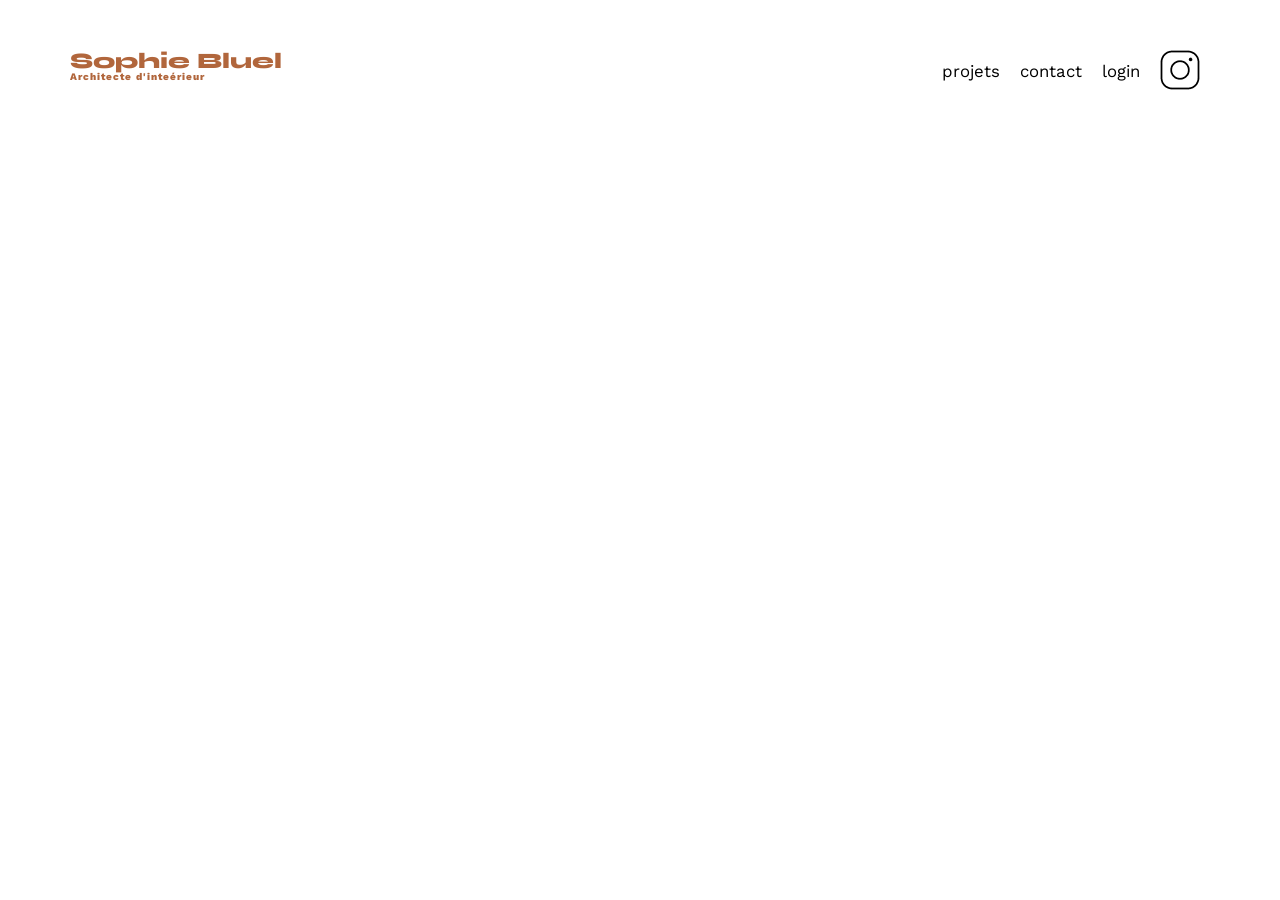
==== FrontEnd/login.html @ 4da973e1 "integration Login OK" ====
<!DOCTYPE html>
<html lang="fr">
<head>
	<meta charset="UTF-8">
	<title>Sophie Bluel - Architecte d'intérieur</title>
	<meta name="viewport" content="width=device-width, initial-scale=1.0">
	<link rel="preconnect" href="https://fonts.googleapis.com">
	<link rel="preconnect" href="https://fonts.gstatic.com" crossorigin>
	<link href="https://fonts.googleapis.com/css2?family=Syne:wght@700;800&family=Work+Sans&display=swap" rel="stylesheet">
	<meta name="description" content="">
	<link rel="stylesheet" href="./assets/style.css">
	<script src="./js/script.js" defer></script>
</head>
<body>
<header>
	<h1>Sophie Bluel <span>Architecte d'inteérieur</span></h1>
	<nav>
		<ul>
			<li>projets</li>
			<li>contact</li>
			<li>login</li>
			<li><img src="./assets/icons/instagram.png" alt="Instagram"></li>
		</ul>
	</nav>
</header>
<main>

</main>
</body>
<footer>
    
</footer>
---- FrontEnd/assets/style.css ----
/* http://meyerweb.com/eric/tools/css/reset/
   v2.0 | 20110126
   License: none (public domain)
*/

html, body, div, span, applet, object, iframe,
h1, h2, h3, h4, h5, h6, p, blockquote, pre,
a, abbr, acronym, address, big, cite, code,
del, dfn, em, img, ins, kbd, q, s, samp,
small, strike, strong, sub, sup, tt, var,
b, u, i, center,
dl, dt, dd, ol, ul, li,
fieldset, form, label, legend,
table, caption, tbody, tfoot, thead, tr, th, td,
article, aside, canvas, details, embed,
figure, figcaption, footer, header, hgroup,
menu, nav, output, ruby, section, summary,
time, mark, audio, video {
	margin: 0;
	padding: 0;
	border: 0;
	font-size: 100%;
	font: inherit;
	vertical-align: baseline;
}

/*variables*/
:root{
--green: #1D6154;
--green-light : #3a9282;
--orange: #B1663C;
}

/* HTML5 display-role reset for older browsers */
article, aside, details, figcaption, figure,
footer, header, hgroup, menu, nav, section {
	display: block;
}
body {
	line-height: 1;
}
ol, ul {
	list-style: none;
}
blockquote, q {
	quotes: none;
}
blockquote:before, blockquote:after,
q:before, q:after {
	content: '';
	content: none;
}
table {
	border-collapse: collapse;
	border-spacing: 0;
}
/** end reset css**/
body {
	max-width: 1140px;
	margin:auto;
	font-family: 'Work Sans' ;
	font-size: 14px;
}
header {
	display: flex;
	justify-content: space-between;
	margin: 50px 0
}
section {
	margin: 50px 0
}

h1{
	display: flex;
	flex-direction: column;
	font-family: 'Syne';
	font-size: 22px;
	font-weight: 800;
	color: var(--orange)
}

h1 > span {
	font-family: 'Work Sans';
	font-size:10px;
	letter-spacing: 0.1em;
;
}

h2{
	font-family: 'Syne';
	font-weight: 700;
	font-size: 30px;
	color: var(--green)
}
nav ul {
	display: flex;
	align-items: center;
	list-style-type: none;

}
nav li {
	padding: 0 10px;
	font-size: 1.2em;
}

li:hover {
	color: #B1663C;
}
#introduction {
	display: flex;
	align-items: center;
}
#introduction figure {
	flex: 1
}
#introduction img {
	display: block;
	margin: auto;
	width: 80%;
}

#introduction article {
	flex: 1
}
#introduction h2 {
	margin-bottom: 1em;
}

#introduction p {
	margin-bottom: 0.5em;
}
#portfolio h2 {
	text-align: center;
	margin-bottom: 1em;
}

figcaption{
	margin-top: 8px;
}

.active {
	display: block;
}

.inactive {
	display: none;
}

.filtres{
	display: flex;
	flex-direction: row;
	justify-content: center;
	gap: 10px;
	margin-bottom: 2em;
}

.filtre{
	border-radius: 60px;
	border: var(--green) 2px solid;
	padding: 10px 15px;
	width: fit-content;
	color: var(--green);
	font-family: 'Syne';
	font-size: 16px;
	font-weight: 700;
	cursor: pointer;
}

.filtre:hover{
	background-color: var(--green-light);
	border: var(--green-light) solid 2px;
	color: white;
}

.filtre:active{
	background-color: var(--green);
	border: var(--green) solid 2px;
	color: white;
}

.clicked{
	background-color: var(--green);
	border: var(--green) solid 2px;
	color: white;}

.gallery {
	width: 100%;
	display: grid;
	grid-template-columns: 1fr 1fr 1fr;
	grid-column-gap: 20px;
	grid-row-gap: 20px;
}

.gallery img {
	width: 100%;

}
#contact {
	width: 50%;
margin: auto;
}
#contact > * {
	text-align: center;

}
#contact h2{
	margin-bottom: 20px;
}
#contact form {
	text-align: left;
	margin-top:30px;
	display: flex;
	flex-direction: column;
}

#contact input {
	height: 50px;
	font-size: 1.2em;
	border: none;
	box-shadow: 0px 4px 14px rgba(0, 0, 0, 0.09);
}
#contact label {
	margin: 2em 0 1em 0;
}
#contact textarea {
	border: none;
	box-shadow: 0px 4px 14px rgba(0, 0, 0, 0.09);
}

input[type="submit"]{
	font-family: 'Syne';
	font-weight: 700;
	color: white;
	background-color: var(--green);
	margin : 2em auto ;
	width: 180px;
	text-align: center;
	border-radius: 60px ;
}

footer nav ul {
	display: flex;
	justify-content: flex-end;
	margin: 2em
}
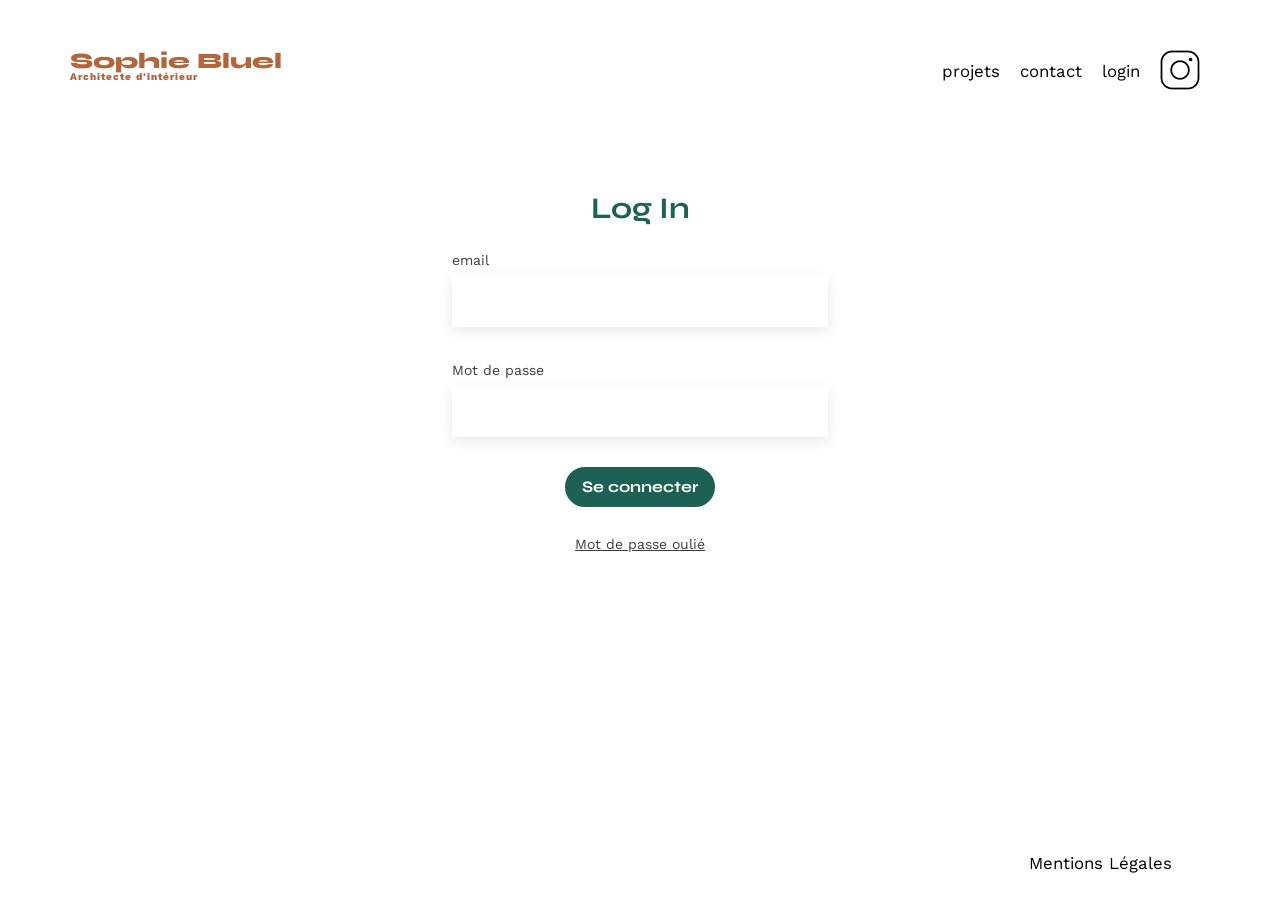
==== commit c93c59ce: "integration login OK" ====
--- a/FrontEnd/login.html
+++ b/FrontEnd/login.html
@@ -1,32 +1,45 @@
 <!DOCTYPE html>
 <html lang="fr">
-<head>
-	<meta charset="UTF-8">
-	<title>Sophie Bluel - Architecte d'intérieur</title>
-	<meta name="viewport" content="width=device-width, initial-scale=1.0">
-	<link rel="preconnect" href="https://fonts.googleapis.com">
-	<link rel="preconnect" href="https://fonts.gstatic.com" crossorigin>
-	<link href="https://fonts.googleapis.com/css2?family=Syne:wght@700;800&family=Work+Sans&display=swap" rel="stylesheet">
-	<meta name="description" content="">
-	<link rel="stylesheet" href="./assets/style.css">
-	<script src="./js/script.js" defer></script>
-</head>
-<body>
-<header>
-	<h1>Sophie Bluel <span>Architecte d'inteérieur</span></h1>
-	<nav>
-		<ul>
-			<li>projets</li>
-			<li>contact</li>
-			<li>login</li>
-			<li><img src="./assets/icons/instagram.png" alt="Instagram"></li>
-		</ul>
-	</nav>
-</header>
-<main>
-
-</main>
-</body>
-<footer>
-    
-</footer>+    <head>
+        <meta charset="UTF-8">
+        <title>Sophie Bluel - Architecte d'intérieur</title>
+        <meta name="viewport" content="width=device-width, initial-scale=1.0">
+        <link rel="preconnect" href="https://fonts.googleapis.com">
+        <link rel="preconnect" href="https://fonts.gstatic.com" crossorigin>
+        <link href="https://fonts.googleapis.com/css2?family=Syne:wght@700;800&family=Work+Sans&display=swap" rel="stylesheet">
+        <meta name="description" content="">
+        <link rel="stylesheet" href="./assets/style.css">
+        <script src="./js/login.js" defer></script>
+    </head>
+    <body>
+        <header>
+            <a href="index.html"><h1>Sophie Bluel <span>Architecte d'intérieur</span></h1></a>
+            <nav>
+                <ul>
+                    <li><a href="index.html#portfolio">projets</a></li>
+                    <li><a href="index.html#contact">contact</a></li>
+                    <li><a href="login.html">login</a></li>
+                    <li><img src="./assets/icons/instagram.png" alt="Instagram"></li>
+                </ul>
+            </nav>
+        </header>
+        <main>
+            <section class="login">
+                <h2>Log In</h2>
+                <div class="champs">
+                    <form> email <input type="text"></form>
+                    <form> Mot de passe <input type="password"></form>
+                </div>
+                <div class="button"> Se connecter </div>
+                <p class="mdp">Mot de passe oulié</p>
+            </section>
+        </main>
+        <footer>
+            <nav>
+                <ul>
+                    <li>Mentions Légales</li>
+                </ul>
+            </nav>
+        </footer>
+    </body>
+</html>
--- a/FrontEnd/assets/style.css
+++ b/FrontEnd/assets/style.css
@@ -24,11 +24,29 @@
 	vertical-align: baseline;
 }
 
+a{
+	text-decoration: none;
+	font: inherit;
+	color: inherit;
+}
+
+html {
+    scroll-behavior: smooth;
+}
+
+main {
+	display: flex;
+	flex-direction: column;
+	justify-content: center;
+	align-items: center;
+}
+
 /*variables*/
 :root{
 --green: #1D6154;
 --green-light : #3a9282;
 --orange: #B1663C;
+--grey: #3D3D3D;
 }
 
 /* HTML5 display-role reset for older browsers */
@@ -38,6 +56,9 @@
 }
 body {
 	line-height: 1;
+	display: flex;
+	flex-direction: column;
+	min-height: 100vh;
 }
 ol, ul {
 	list-style: none;
@@ -238,9 +259,65 @@
 	border-radius: 60px ;
 }
 
+input[type="text"], input[type="password"]{
+	height: 50px;
+	font-family: 'Syne';
+	font-weight: 700;
+	font-size: 1rem;
+	color: var(--green);
+	padding-left: 12px;
+	box-shadow: 0px 4px 14px 0px rgba(0, 0, 0, 0.09);
+	border: 0px;
+}
+
+.button{
+	border-radius: 60px;
+	border: var(--green) 2px solid;
+	padding: 10px 15px;
+	width: fit-content;
+	color: white;
+	background-color: var(--green);
+	font-family: 'Syne';
+	font-size: 16px;
+	font-weight: 700;
+	cursor: pointer;
+}
+
+form{
+	display: flex;
+	flex-direction: column;
+	gap: 8px;
+
+}
+
+.login{
+	display: flex;
+	flex-direction: column;
+	gap: 30px;
+	align-items: center;
+	width: 100%;	
+	color: var(--grey);
+
+}
+
+.champs{
+	display: flex;
+	flex-direction: column;
+	gap: 36px;
+	width: 33%;
+}
+
+.mdp{
+	text-decoration: underline;
+}
+
+
 footer nav ul {
 	display: flex;
 	justify-content: flex-end;
 	margin: 2em
 }
 
+footer{
+	margin-top: auto;
+}
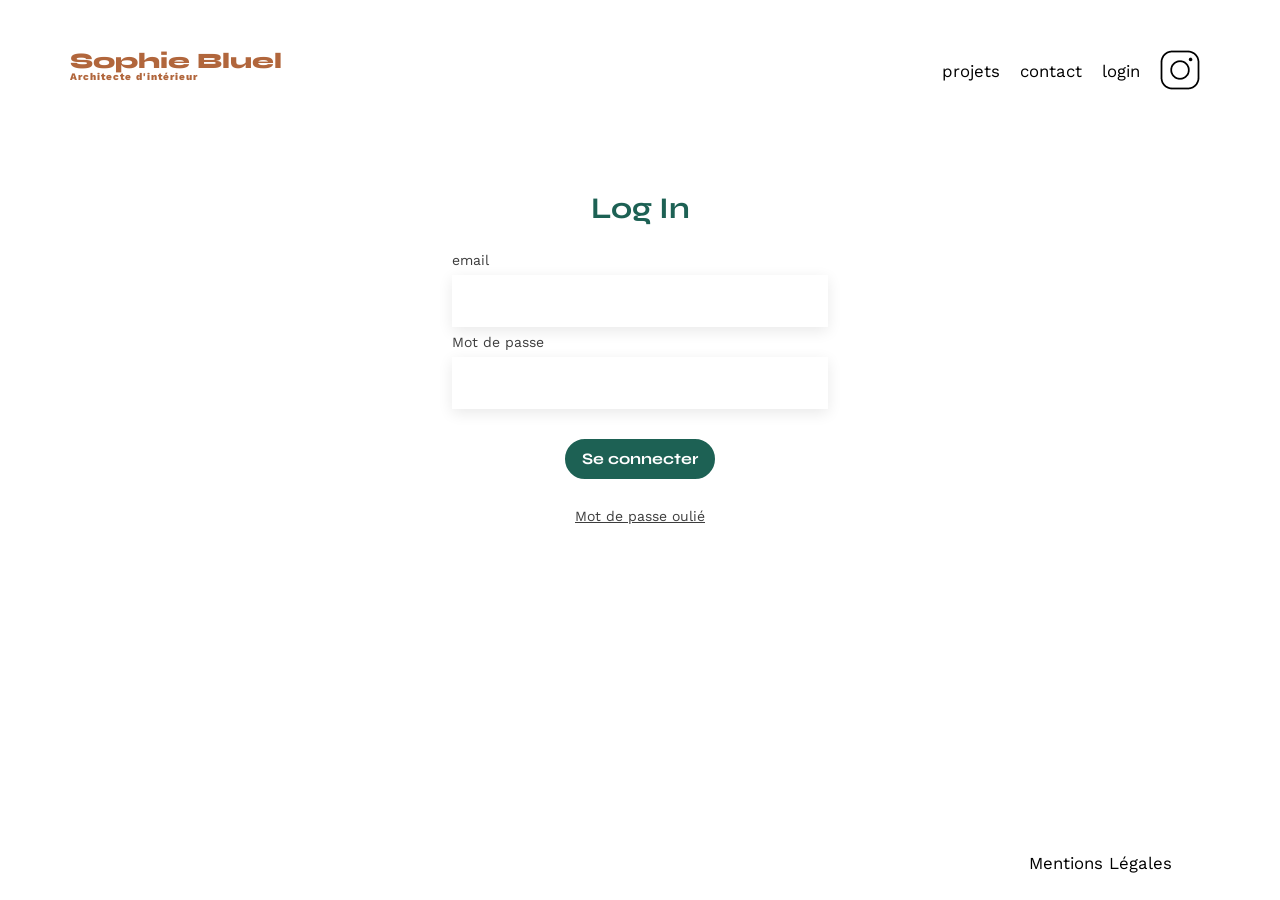
==== commit 0232bd31: "login OK" ====
--- a/FrontEnd/login.html
+++ b/FrontEnd/login.html
@@ -27,10 +27,12 @@
             <section class="login">
                 <h2>Log In</h2>
                 <div class="champs">
-                    <form> email <input type="text"></form>
-                    <form> Mot de passe <input type="password"></form>
+                    <form> 
+                        email <input id="email" type="text">
+                        Mot de passe <input id="mdp" type="password">
+                    </form>
                 </div>
-                <div class="button"> Se connecter </div>
+                <div class="button" id="connecter"> Se connecter </div>
                 <p class="mdp">Mot de passe oulié</p>
             </section>
         </main>
--- a/FrontEnd/assets/style.css
+++ b/FrontEnd/assets/style.css
@@ -297,7 +297,6 @@
 	align-items: center;
 	width: 100%;	
 	color: var(--grey);
-
 }
 
 .champs{
@@ -311,6 +310,13 @@
 	text-decoration: underline;
 }
 
+.msgErreur{
+	color: rgb(176, 33, 33);
+	padding: 16px 32px;
+	background-color: rgb(247, 228, 228);
+	border-radius: 16px;
+	border: 2px solid  rgb(176, 33, 33);
+}
 
 footer nav ul {
 	display: flex;
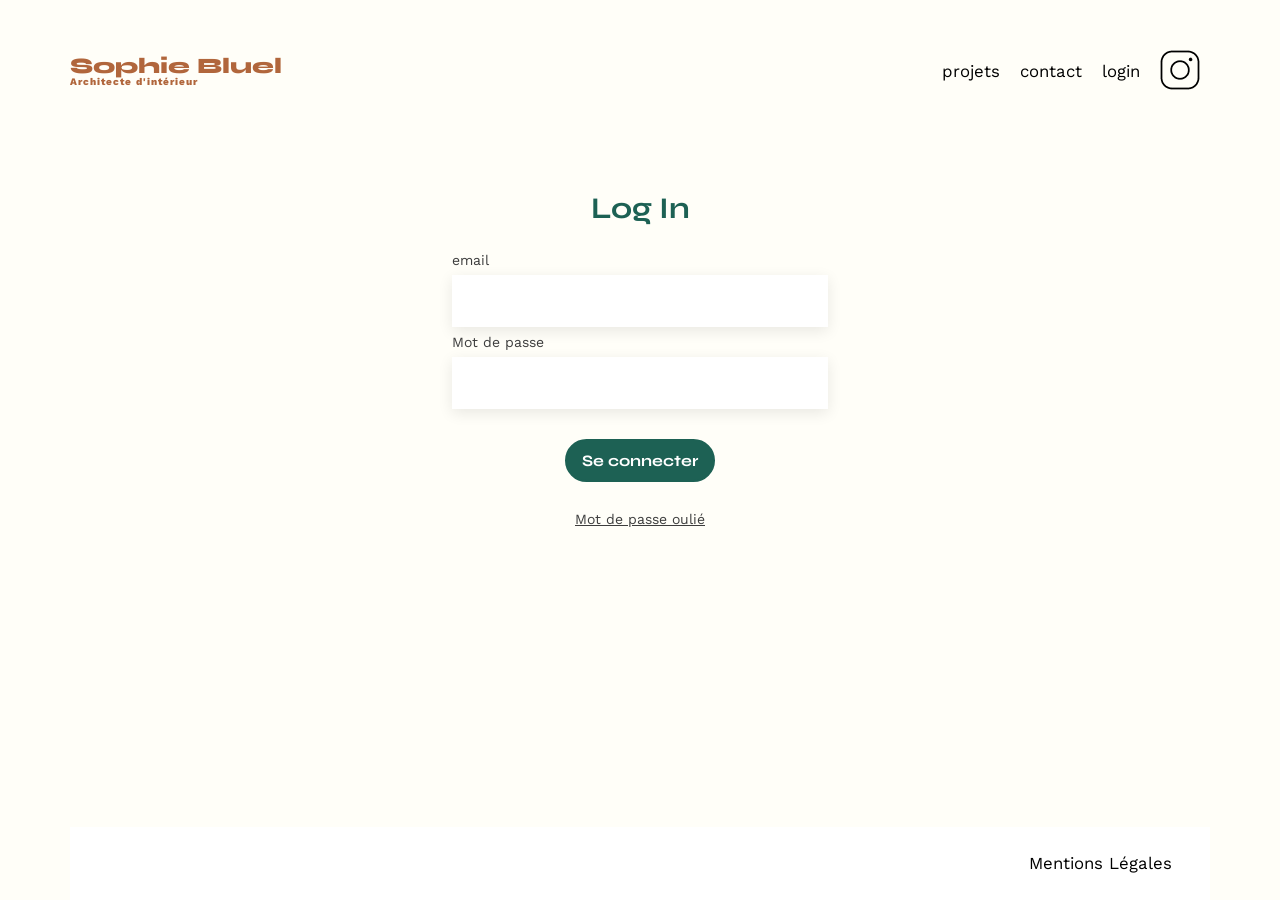
==== commit 232f7fbc: "galeryModale + init boutons" ====
--- a/FrontEnd/login.html
+++ b/FrontEnd/login.html
@@ -32,8 +32,8 @@
                         Mot de passe <input id="mdp" type="password">
                     </form>
                 </div>
-                <div class="button" id="connecter"> Se connecter </div>
-                <p class="mdp">Mot de passe oulié</p>
+                <button class="button" id="connecter"> Se connecter </button>
+                <a class="mdp">Mot de passe oulié</a>
             </section>
         </main>
         <footer>
--- a/FrontEnd/assets/style.css
+++ b/FrontEnd/assets/style.css
@@ -24,10 +24,15 @@
 	vertical-align: baseline;
 }
 
+p{
+	line-height: 16px;
+}
+
 a{
 	text-decoration: none;
 	font: inherit;
 	color: inherit;
+	cursor: pointer;
 }
 
 html {
@@ -39,6 +44,11 @@
 	flex-direction: column;
 	justify-content: center;
 	align-items: center;
+}
+
+h3{
+	font-size: 26px;
+	font-weight: 400;
 }
 
 /*variables*/
@@ -47,6 +57,7 @@
 --green-light : #3a9282;
 --orange: #B1663C;
 --grey: #3D3D3D;
+--red: #D65353;
 }
 
 /* HTML5 display-role reset for older browsers */
@@ -59,6 +70,7 @@
 	display: flex;
 	flex-direction: column;
 	min-height: 100vh;
+	background-color: #fffef8;
 }
 ol, ul {
 	list-style: none;
@@ -85,7 +97,8 @@
 header {
 	display: flex;
 	justify-content: space-between;
-	margin: 50px 0
+	margin: 50px 0;
+	align-items: center;
 }
 section {
 	margin: 50px 0
@@ -127,6 +140,11 @@
 li:hover {
 	color: #B1663C;
 }
+
+#iconInsta{
+	height: 20px;
+}
+
 #introduction {
 	display: flex;
 	align-items: center;
@@ -152,19 +170,31 @@
 }
 #portfolio h2 {
 	text-align: center;
-	margin-bottom: 1em;
 }
 
 figcaption{
 	margin-top: 8px;
 }
 
+.titreMesProjets{
+	display: flex;
+	justify-content: center;
+	align-items: center;
+	gap: 16px;
+	margin-bottom: 1.5rem;
+}
+
+.titreMesProjets h2{
+	margin: 0px;
+	padding: 0px;
+}
+
 .active {
 	display: block;
 }
 
 .inactive {
-	display: none;
+	display: none!important;
 }
 
 .filtres{
@@ -280,7 +310,12 @@
 	font-family: 'Syne';
 	font-size: 16px;
 	font-weight: 700;
+}
+
+button{
 	cursor: pointer;
+	background-color: transparent;
+	border: 0px;
 }
 
 form{
@@ -318,6 +353,44 @@
 	border: 2px solid  rgb(176, 33, 33);
 }
 
+.barreEdition{
+	color: white;
+	background-color: black;
+	display: flex;
+	justify-content: center;
+	align-items: center;
+	padding: 16px;
+	gap: 20px;
+	width: 100vw;
+	position: relative;
+	margin-left: -50vw;
+	left: 50%;
+}
+
+
+
+#publishChanges{
+	background-color: white;
+	color: black;
+	border-radius: 40px;
+	border: 0px;
+	padding: 12px 24px;
+}
+
+button.edition{
+	border: 0px;
+	background-color: white;
+}
+
+.modeEdition{
+	display: flex;
+	gap: 12px;
+}
+
+#modifierPhoto{
+	margin-left: 10%;
+}
+
 footer nav ul {
 	display: flex;
 	justify-content: flex-end;
@@ -326,4 +399,19 @@
 
 footer{
 	margin-top: auto;
-}
+	background-color: #FFF;
+}
+
+.separateur{
+	background: grey;
+	height: 1px;
+	width: 100%;
+}
+
+#supprimer{
+	color: var(--red);
+	margin: 0px;
+	padding: 0px;
+	background-color: #FFF;
+	border: 0px;
+}
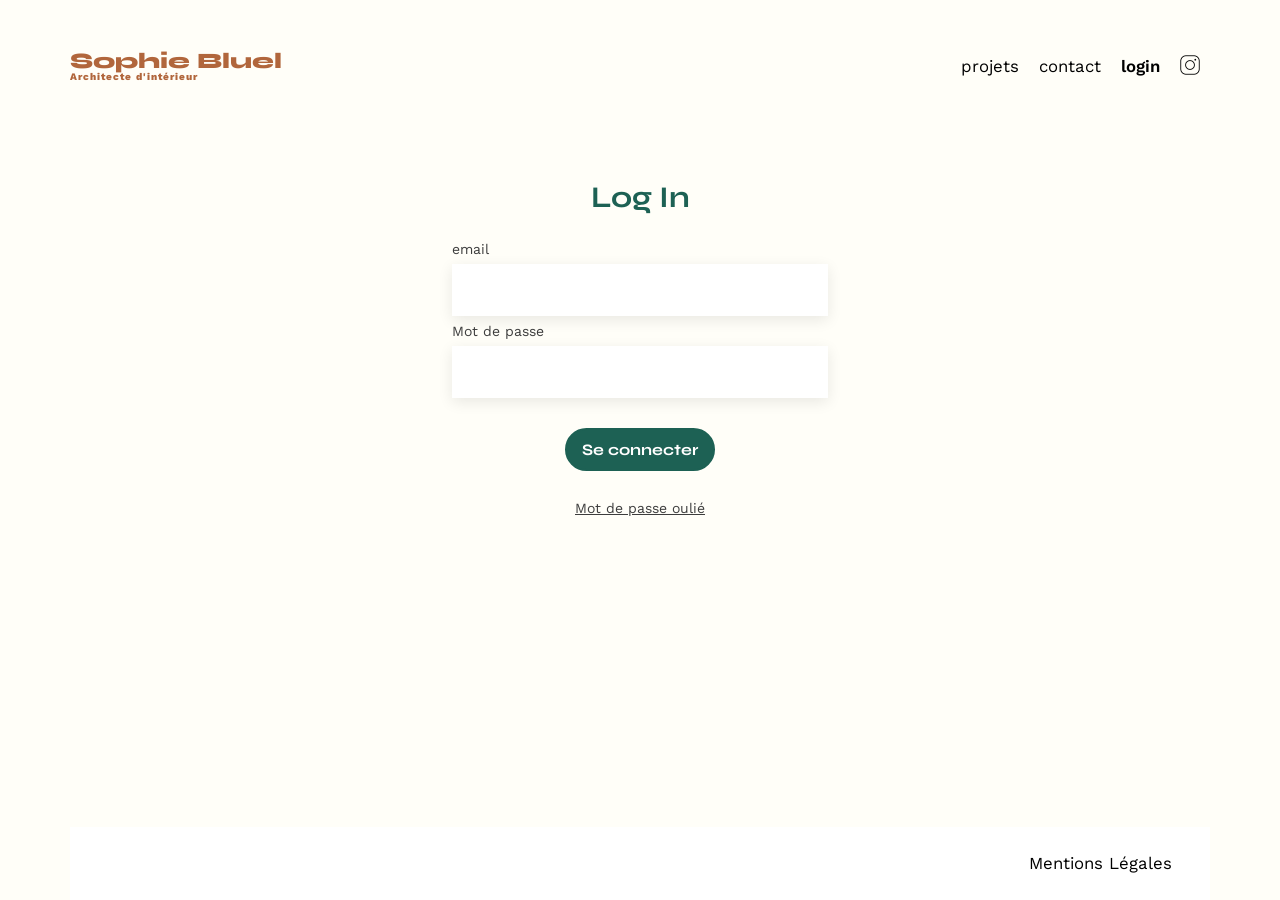
==== commit 7128e05d: "clean css pour Safari" ====
--- a/FrontEnd/login.html
+++ b/FrontEnd/login.html
@@ -18,8 +18,8 @@
                 <ul>
                     <li><a href="index.html#portfolio">projets</a></li>
                     <li><a href="index.html#contact">contact</a></li>
-                    <li><a href="login.html">login</a></li>
-                    <li><img src="./assets/icons/instagram.png" alt="Instagram"></li>
+                    <li><a href="login.html" style="font-weight: 600;">login</a></li>
+                    <li><img src="./assets/icons/instagram.png" alt="Instagram" id="iconInsta"></li>
                 </ul>
             </nav>
         </header>
--- a/FrontEnd/assets/style.css
+++ b/FrontEnd/assets/style.css
@@ -23,6 +23,9 @@
 	font: inherit;
 	vertical-align: baseline;
 }
+*{
+	font-family: 'Work Sans';
+}
 
 p{
 	line-height: 16px;
@@ -55,6 +58,7 @@
 :root{
 --green: #1D6154;
 --green-light : #3a9282;
+--green-dark : #0E2F28;
 --orange: #B1663C;
 --grey: #3D3D3D;
 --red: #D65353;
@@ -244,6 +248,8 @@
 
 .gallery img {
 	width: 100%;
+	height: 500px;
+	object-fit: cover;
 
 }
 #contact {
@@ -310,6 +316,12 @@
 	font-family: 'Syne';
 	font-size: 16px;
 	font-weight: 700;
+	cursor: pointer;
+}
+
+.button:hover{
+	background-color: var(--green-dark);
+	border-color: var(--green-dark);
 }
 
 button{
@@ -385,6 +397,8 @@
 .modeEdition{
 	display: flex;
 	gap: 12px;
+	font-family: 'Work Sans';
+	font-size: 14px;
 }
 
 #modifierPhoto{
@@ -414,4 +428,15 @@
 	padding: 0px;
 	background-color: #FFF;
 	border: 0px;
+	font-size: 1rem;
+	font-family: 'Work Sans';
+}
+
+#supprimer:hover{
+	color: #642727;
+}
+
+#publishChanges{
+	font-size: 0.8rem;
+	font-family: 'Work Sans';
 }
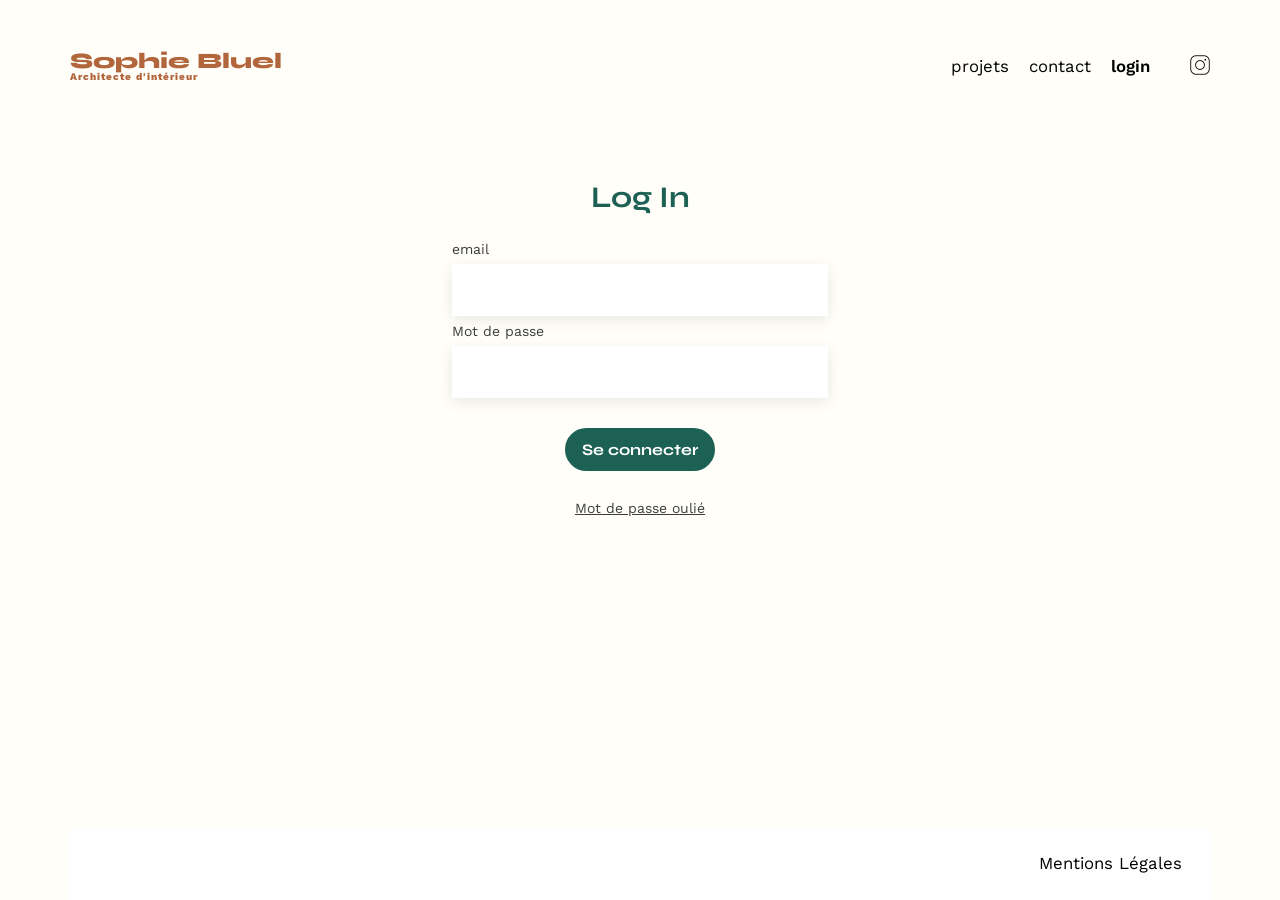
==== commit 5d8edf93: "animation modal" ====
--- a/FrontEnd/login.html
+++ b/FrontEnd/login.html
@@ -18,11 +18,13 @@
                 <ul>
                     <li><a href="index.html#portfolio">projets</a></li>
                     <li><a href="index.html#contact">contact</a></li>
-                    <li><a href="login.html" style="font-weight: 600;">login</a></li>
+                    <li id="login"><a href="login.html" style="font-weight: 600;">login</a></li>
+                    <li id="logout"><a href="index.html" class="js-edition" style="display: none;">logout</a></li>
                     <li><img src="./assets/icons/instagram.png" alt="Instagram" id="iconInsta"></li>
                 </ul>
             </nav>
         </header>
+        
         <main>
             <section class="login">
                 <h2>Log In</h2>
--- a/FrontEnd/assets/style.css
+++ b/FrontEnd/assets/style.css
@@ -69,6 +69,7 @@
 footer, header, hgroup, menu, nav, section {
 	display: block;
 }
+
 body {
 	line-height: 1;
 	display: flex;
@@ -134,10 +135,10 @@
 	display: flex;
 	align-items: center;
 	list-style-type: none;
+	gap: 20px;
 
 }
 nav li {
-	padding: 0 10px;
 	font-size: 1.2em;
 }
 
@@ -193,20 +194,12 @@
 	padding: 0px;
 }
 
-.active {
-	display: block;
-}
-
-.inactive {
-	display: none!important;
-}
-
 .filtres{
 	display: flex;
 	flex-direction: row;
 	justify-content: center;
 	gap: 10px;
-	margin-bottom: 2em;
+	margin: 3em 0;
 }
 
 .filtre{
